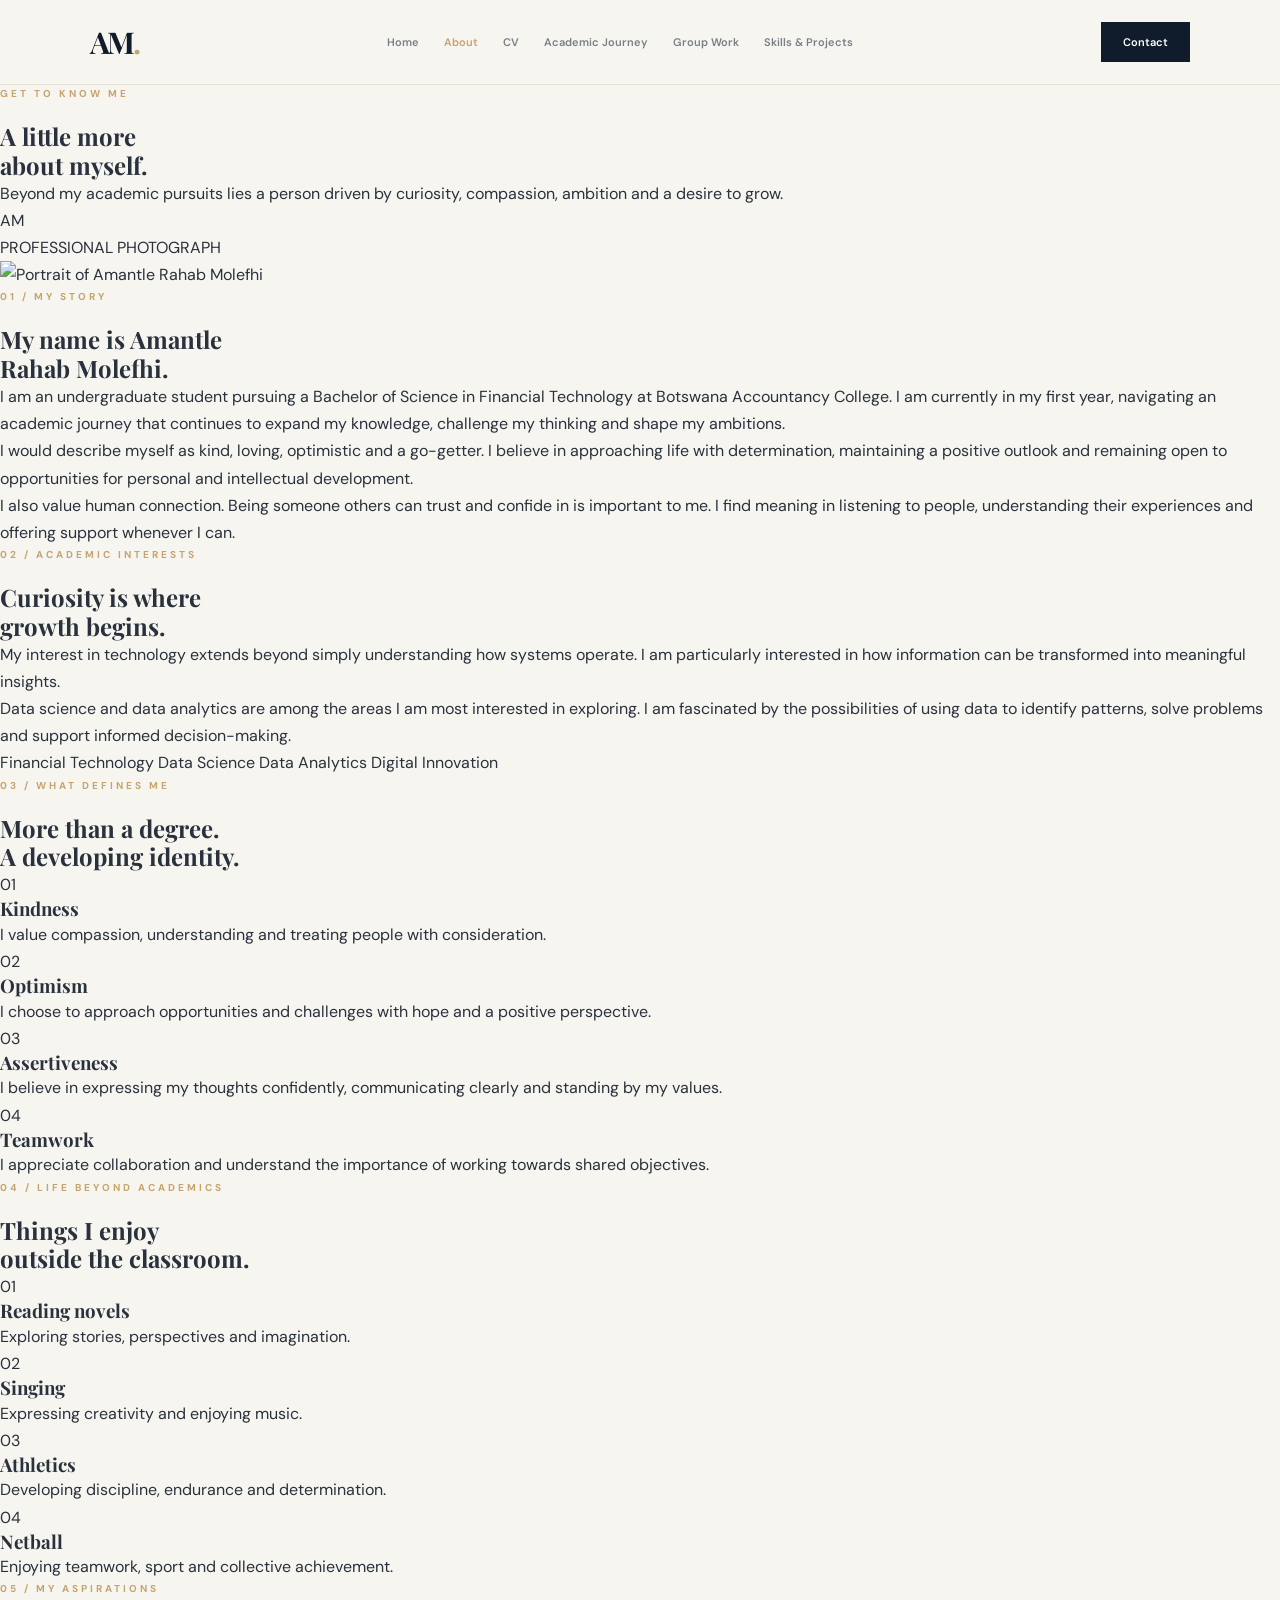
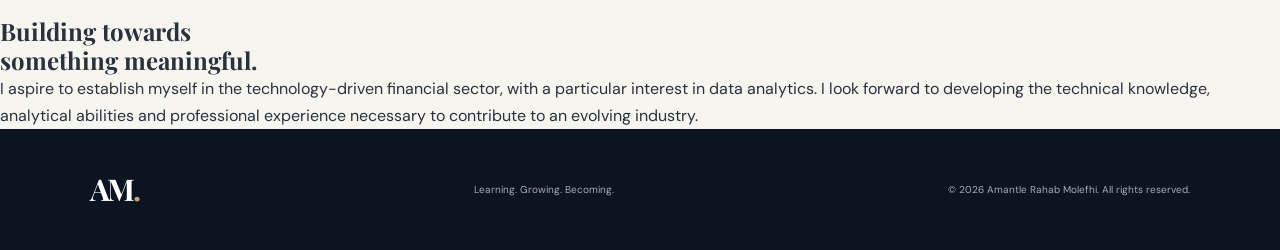
==== about.html @ 18ac7cd7 "Add about.html with personal information This commit adds a new 'about.html' file that provides info" ====
<!DOCTYPE html>
<html lang="en">
<head>
    <meta charset="UTF-8">
    <meta name="viewport" content="width=device-width, initial-scale=1.0">
    <meta name="description" content="Learn more about Amantle Rahab Molefhi, her background, interests and aspirations.">
    <title>About Me | Amantle Molefhi</title>
    <link rel="stylesheet" href="style.css">
</head>

<body>

    <!-- NAVIGATION -->
    <header class="navbar">
        <a href="index.html" class="logo">AM<span>.</span></a>

        <nav>
            <a href="index.html">Home</a>
            <a href="about.html" class="active">About</a>
            <a href="cv.html">CV</a>
            <a href="academic-journey.html">Academic Journey</a>
            <a href="group-work.html">Group Work</a>
            <a href="skills-projects.html">Skills & Projects</a>
        </nav>

        <a href="application-letter.html" class="nav-button">Contact</a>
    </header>

    <main>

        <!-- PAGE INTRODUCTION -->
        <section class="page-hero">
            <p class="eyebrow">GET TO KNOW ME</p>
            <h1>A little more<br><span>about myself.</span></h1>
            <p>
                Beyond my academic pursuits lies a person driven by
                curiosity, compassion, ambition and a desire to grow.
            </p>
        </section>

        <!-- ABOUT CONTENT -->
        <section class="about-main">

            <div class="about-photo">
                <div class="about-photo-placeholder">
                    <span>AM</span>
                    <p>PROFESSIONAL PHOTOGRAPH</p>
                </div>

                <!-- ADD PHOTO LATER -->
                <img
                    src="images/profile.jpg"
                    alt="Portrait of Amantle Rahab Molefhi"
                >
            </div>

            <div class="about-text">

                <p class="eyebrow">01 / MY STORY</p>

                <h2>My name is Amantle<br><span>Rahab Molefhi.</span></h2>

                <p>
                    I am an undergraduate student pursuing a Bachelor
                    of Science in Financial Technology at Botswana
                    Accountancy College. I am currently in my first
                    year, navigating an academic journey that continues
                    to expand my knowledge, challenge my thinking and
                    shape my ambitions.
                </p>

                <p>
                    I would describe myself as kind, loving, optimistic
                    and a go-getter. I believe in approaching life with
                    determination, maintaining a positive outlook and
                    remaining open to opportunities for personal and
                    intellectual development.
                </p>

                <p>
                    I also value human connection. Being someone others
                    can trust and confide in is important to me. I find
                    meaning in listening to people, understanding their
                    experiences and offering support whenever I can.
                </p>

            </div>

        </section>

        <!-- ACADEMIC INTERESTS -->
        <section class="about-academics">

            <div class="about-section-title">
                <p class="eyebrow">02 / ACADEMIC INTERESTS</p>
                <h2>Curiosity is where<br><span>growth begins.</span></h2>
            </div>

            <div class="academic-description">
                <p>
                    My interest in technology extends beyond simply
                    understanding how systems operate. I am particularly
                    interested in how information can be transformed
                    into meaningful insights.
                </p>

                <p>
                    Data science and data analytics are among the areas
                    I am most interested in exploring. I am fascinated
                    by the possibilities of using data to identify
                    patterns, solve problems and support informed
                    decision-making.
                </p>

                <div class="academic-tags">
                    <span>Financial Technology</span>
                    <span>Data Science</span>
                    <span>Data Analytics</span>
                    <span>Digital Innovation</span>
                </div>
            </div>

        </section>

        <!-- PERSONALITY -->
        <section class="personality-section">

            <p class="eyebrow">03 / WHAT DEFINES ME</p>

            <h2>More than a degree.<br><span>A developing identity.</span></h2>

            <div class="personality-grid">

                <div class="personality-card">
                    <span>01</span>
                    <h3>Kindness</h3>
                    <p>
                        I value compassion, understanding and treating
                        people with consideration.
                    </p>
                </div>

                <div class="personality-card">
                    <span>02</span>
                    <h3>Optimism</h3>
                    <p>
                        I choose to approach opportunities and challenges
                        with hope and a positive perspective.
                    </p>
                </div>

                <div class="personality-card">
                    <span>03</span>
                    <h3>Assertiveness</h3>
                    <p>
                        I believe in expressing my thoughts confidently,
                        communicating clearly and standing by my values.
                    </p>
                </div>

                <div class="personality-card">
                    <span>04</span>
                    <h3>Teamwork</h3>
                    <p>
                        I appreciate collaboration and understand the
                        importance of working towards shared objectives.
                    </p>
                </div>

            </div>

        </section>

        <!-- INTERESTS -->
        <section class="about-interests">

            <div>
                <p class="eyebrow">04 / LIFE BEYOND ACADEMICS</p>
                <h2>Things I enjoy<br><span>outside the classroom.</span></h2>
            </div>

            <div class="interests-list">

                <div class="interest-row">
                    <span>01</span>
                    <h3>Reading novels</h3>
                    <p>Exploring stories, perspectives and imagination.</p>
                </div>

                <div class="interest-row">
                    <span>02</span>
                    <h3>Singing</h3>
                    <p>Expressing creativity and enjoying music.</p>
                </div>

                <div class="interest-row">
                    <span>03</span>
                    <h3>Athletics</h3>
                    <p>Developing discipline, endurance and determination.</p>
                </div>

                <div class="interest-row">
                    <span>04</span>
                    <h3>Netball</h3>
                    <p>Enjoying teamwork, sport and collective achievement.</p>
                </div>

            </div>

        </section>

        <!-- CAREER ASPIRATIONS -->
        <section class="about-vision">

            <p class="eyebrow">05 / MY ASPIRATIONS</p>

            <h2>Building towards<br><span>something meaningful.</span></h2>

            <p>
                I aspire to establish myself in the technology-driven
                financial sector, with a particular interest in data
                analytics. I look forward to developing the technical
                knowledge, analytical abilities and professional
                experience necessary to contribute to an evolving
                industry.
            </p>

        </section>

    </main>

    <!-- FOOTER -->
    <footer class="footer">

        <a href="index.html" class="logo">AM<span>.</span></a>

        <p>Learning. Growing. Becoming.</p>

        <span>© 2026 Amantle Rahab Molefhi. All rights reserved.</span>

    </footer>

</body>
</html>
---- style.css ----
/* =========================================
   AMANTLE RAHAB MOLEFHI
   DIGITAL PORTFOLIO - MAIN STYLESHEET
========================================= */

/* GOOGLE FONTS */
@import url('https://fonts.googleapis.com/css2?family=DM+Sans:wght@400;500;600;700&family=Playfair+Display:wght@400;500;600;700&display=swap');

/* GLOBAL VARIABLES */
:root {
    --navy: #101c2c;
    --navy-light: #1c2c40;
    --gold: #c5a46d;
    --cream: #f7f5f0;
    --white: #ffffff;
    --text: #28313c;
    --muted: #777f88;
    --border: #e6e1d8;
}

/* RESET */
* {
    margin: 0;
    padding: 0;
    box-sizing: border-box;
}

html {
    scroll-behavior: smooth;
}

body {
    background: var(--cream);
    color: var(--text);
    font-family: 'DM Sans', sans-serif;
    line-height: 1.7;
}

a {
    text-decoration: none;
    color: inherit;
}

/* NAVIGATION */
.navbar {
    width: 100%;
    min-height: 85px;
    padding: 0 7%;
    display: flex;
    align-items: center;
    justify-content: space-between;
    background: var(--cream);
    border-bottom: 1px solid var(--border);
    position: relative;
    z-index: 10;
}

.logo {
    font-family: 'Playfair Display', serif;
    font-size: 30px;
    font-weight: 700;
    color: var(--navy);
    letter-spacing: -2px;
}

.logo span {
    color: var(--gold);
}

.navbar nav {
    display: flex;
    align-items: center;
    gap: 25px;
}

.navbar nav a {
    font-size: 11px;
    font-weight: 600;
    color: var(--muted);
    transition: 0.3s ease;
}

.navbar nav a:hover,
.navbar nav a.active {
    color: var(--gold);
}

.nav-button {
    padding: 11px 22px;
    background: var(--navy);
    color: var(--white);
    font-size: 11px;
    font-weight: 600;
    transition: 0.3s ease;
}

.nav-button:hover {
    background: var(--gold);
}

/* GENERAL TYPOGRAPHY */
h1, h2, h3 {
    font-family: 'Playfair Display', serif;
    line-height: 1.2;
}

.eyebrow {
    color: var(--gold);
    font-size: 10px;
    font-weight: 700;
    letter-spacing: 3px;
    margin-bottom: 20px;
}

/* HERO SECTION */
.hero {
    min-height: 690px;
    padding: 85px 10%;
    display: grid;
    grid-template-columns: 1.2fr 0.8fr;
    align-items: center;
    gap: 65px;
    background: var(--cream);
}

.hero h1 {
    font-size: clamp(48px, 6vw, 82px);
    color: var(--navy);
    letter-spacing: -3px;
    margin-bottom: 25px;
}

.hero h1 span {
    color: var(--gold);
}

.hero-description {
    max-width: 510px;
    color: var(--muted);
    font-size: 14px;
    line-height: 1.9;
}

.hero-buttons {
    display: flex;
    flex-wrap: wrap;
    gap: 15px;
    margin-top: 35px;
}

.primary-button,
.secondary-button {
    padding: 14px 23px;
    font-size: 11px;
    font-weight: 700;
    transition: 0.3s ease;
}

.primary-button {
    background: var(--navy);
    color: var(--white);
}

.primary-button:hover {
    background: var(--gold);
}

.secondary-button {
    border: 1px solid var(--border);
    color: var(--navy);
}

.secondary-button:hover {
    border-color: var(--gold);
    color: var(--gold);
}

/* HERO DETAILS */
.hero-details {
    display: flex;
    flex-wrap: wrap;
    gap: 30px;
    margin-top: 65px;
    padding-top: 25px;
    border-top: 1px solid var(--border);
}

.hero-details > div {
    flex: 1 1 120px;
}

.detail-label {
    font-size: 9px;
    letter-spacing: 1.5px;
    color: var(--gold);
    font-weight: 700;
}

.hero-details p {
    font-size: 11px;
    color: var(--navy);
    font-weight: 600;
    margin-top: 5px;
}

/* PROFILE IMAGE */
.hero-image-container {
    width: 100%;
}

.image-frame {
    position: relative;
    width: 100%;
    height: 470px;
    background: var(--navy-light);
    overflow: hidden;
}

.image-frame img {
    width: 100%;
    height: 100%;
    object-fit: cover;
    display: block;
    position: relative;
    z-index: 2;
}

.image-placeholder {
    position: absolute;
    inset: 0;
    display: flex;
    flex-direction: column;
    align-items: center;
    justify-content: center;
    color: var(--white);
}

.image-placeholder span {
    font-family: 'Playfair Display', serif;
    font-size: 100px;
    color: var(--gold);
}

.image-placeholder p {
    font-size: 9px;
    letter-spacing: 3px;
}

.image-caption {
    display: flex;
    justify-content: space-between;
    padding-top: 15px;
    font-size: 9px;
    letter-spacing: 1px;
    color: var(--muted);
}

/* INTRODUCTION */
.intro-section {
    background: var(--white);
    padding: 110px 10%;
    display: grid;
    grid-template-columns: 1fr 1fr;
    gap: 90px;
}

.section-heading h2 {
    color: var(--navy);
    font-size: clamp(35px, 4vw, 52px);
}

.section-heading h2 span {
    color: var(--gold);
}

.intro-content p {
    color: var(--muted);
    font-size: 13px;
    margin-bottom: 20px;
    line-height: 2;
}

.text-link {
    display: inline-block;
    margin-top: 15px;
    font-size: 10px;
    font-weight: 700;
    letter-spacing: 1.5px;
    color: var(--navy);
    border-bottom: 1px solid var(--gold);
    padding-bottom: 6px;
}

.text-link span {
    color: var(--gold);
}

/* INTERESTS */
.interests-section {
    padding: 100px 10%;
    background: var(--cream);
}

.interests-header {
    margin-bottom: 50px;
}

.interests-header h2 {
    font-size: 45px;
    color: var(--navy);
}

.interests-header h2 span {
    color: var(--gold);
}

.interest-grid {
    display: grid;
    grid-template-columns: repeat(4, 1fr);
    gap: 18px;
}

.interest-card {
    padding: 35px 25px;
    min-height: 230px;
    background: var(--white);
    border: 1px solid var(--border);
    transition: 0.3s ease;
}

.interest-card:hover {
    transform: translateY(-7px);
    border-color: var(--gold);
}

.interest-number {
    font-size: 10px;
    color: var(--gold);
    font-weight: 700;
}

.interest-card h3 {
    margin: 25px 0 12px;
    color: var(--navy);
    font-size: 23px;
}

.interest-card p {
    color: var(--muted);
    font-size: 11px;
    line-height: 1.9;
}

/* CAREER VISION */
.vision-section {
    background: var(--navy);
    color: var(--white);
    padding: 110px 15%;
    text-align: center;
}

.vision-section h2 {
    font-size: clamp(35px, 5vw, 55px);
    margin-bottom: 25px;
}

.vision-section h2 span {
    color: var(--gold);
}

.vision-section > p:last-child {
    max-width: 650px;
    margin: auto;
    color: #c0c6ce;
    font-size: 13px;
    line-height: 2;
}

/* FOOTER */
.footer {
    padding: 35px 7%;
    background: #0b1420;
    color: var(--white);
    display: flex;
    align-items: center;
    justify-content: space-between;
    flex-wrap: wrap;
    gap: 20px;
}

.footer .logo {
    color: var(--white);
}

.footer p,
.footer > span {
    font-size: 10px;
    color: #a5adb7;
}

/* RESPONSIVE DESIGN */
@media (max-width: 1050px) {

    .navbar {
        flex-wrap: wrap;
        gap: 15px;
        padding: 20px 5%;
    }

    .navbar nav {
        order: 3;
        width: 100%;
        overflow-x: auto;
        padding: 10px 0;
    }

    .hero {
        padding: 70px 6%;
        gap: 35px;
    }

    .interest-grid {
        grid-template-columns: repeat(2, 1fr);
    }
}

@media (max-width: 700px) {

    .navbar {
        padding: 18px 6%;
    }

    .navbar nav {
        gap: 20px;
    }

    .navbar nav a {
        white-space: nowrap;
        font-size: 10px;
    }

    .nav-button {
        padding: 9px 15px;
    }

    .hero {
        grid-template-columns: 1fr;
        padding: 65px 7%;
        gap: 45px;
    }

    .hero h1 {
        font-size: 54px;
    }

    .hero-details {
        margin-top: 40px;
        gap: 20px;
    }

    .image-frame {
        height: 420px;
    }

    .intro-section {
        grid-template-columns: 1fr;
        padding: 75px 7%;
        gap: 35px;
    }

    .interests-section {
        padding: 75px 7%;
    }

    .interests-header h2 {
        font-size: 36px;
    }

    .interest-grid {
        grid-template-columns: 1fr 1fr;
    }

    .interest-card {
        padding: 25px 18px;
        min-height: 220px;
    }

    .vision-section {
        padding: 80px 8%;
    }

    .footer {
        flex-direction: column;
        text-align: center;
        padding: 35px 7%;
    }
}

@media (max-width: 380px) {

    .hero h1 {
        font-size: 44px;
    }

    .interest-grid {
        grid-template-columns: 1fr;
    }

}
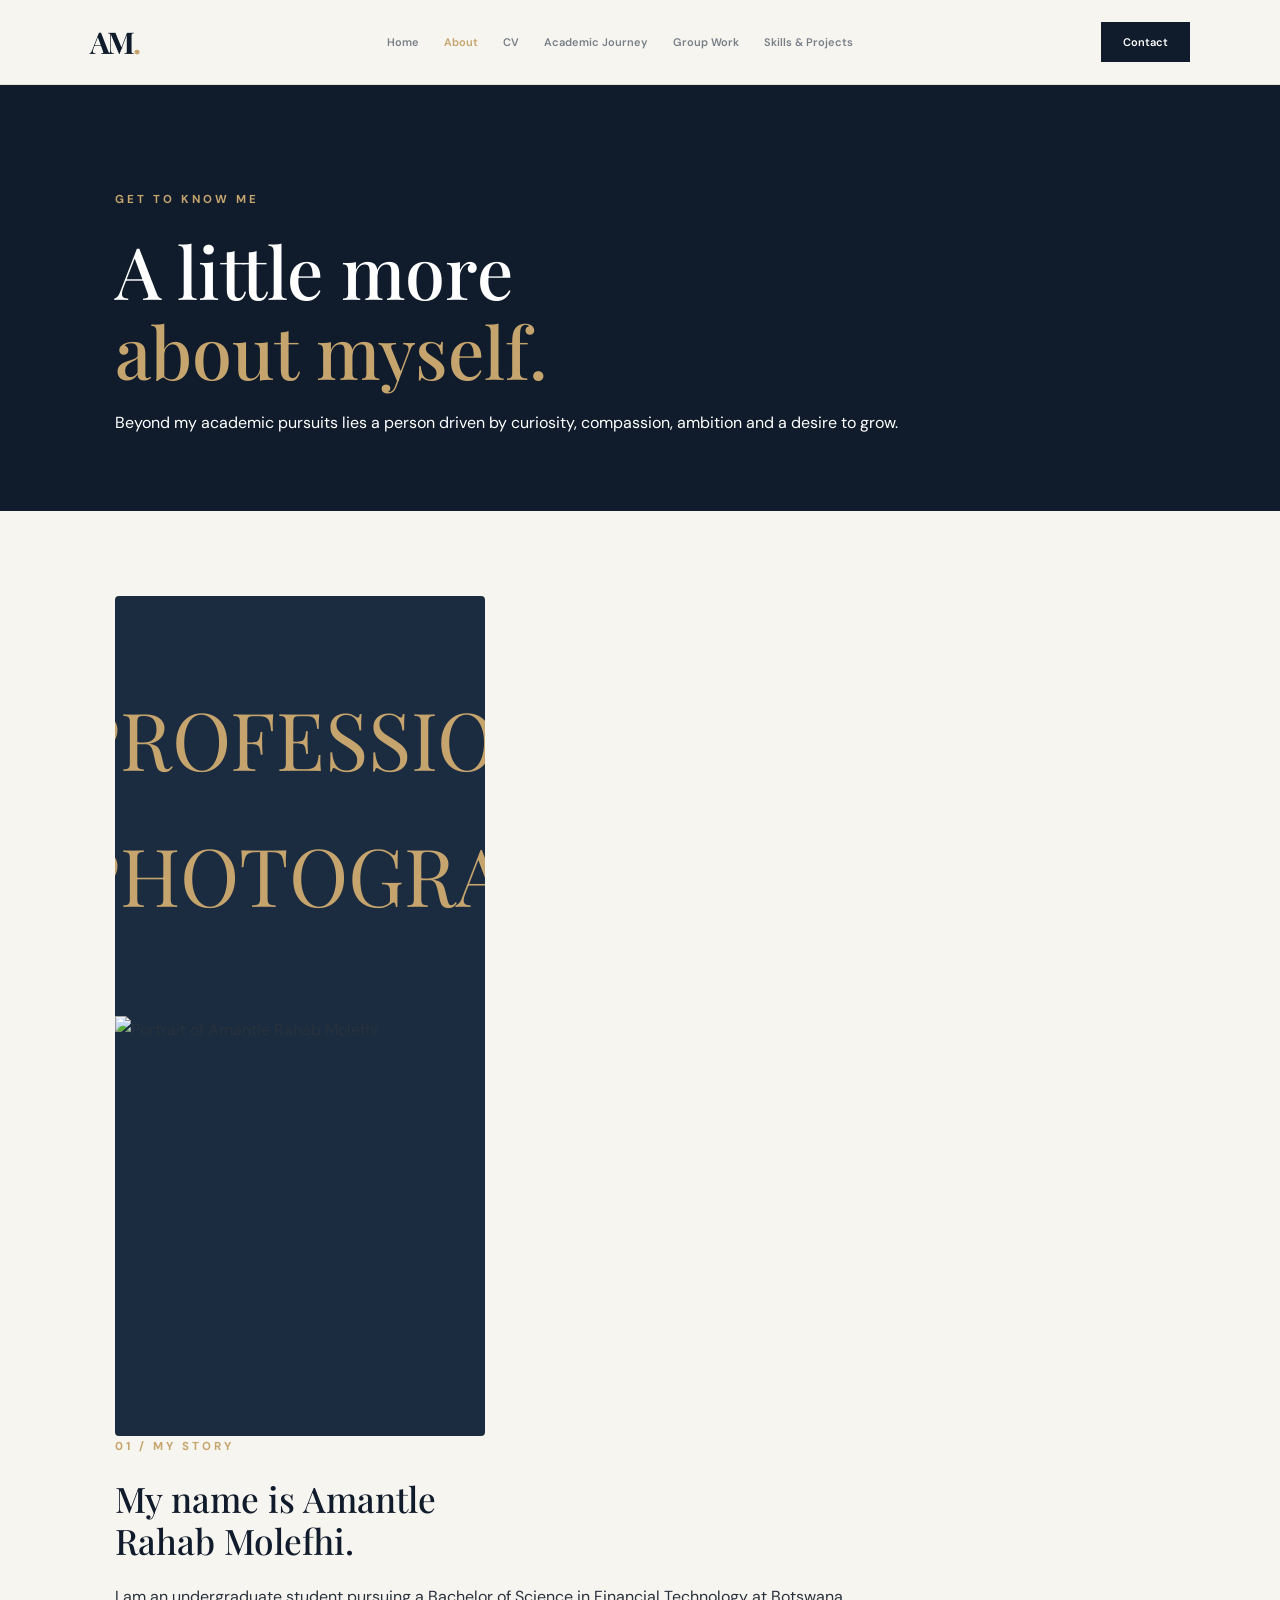
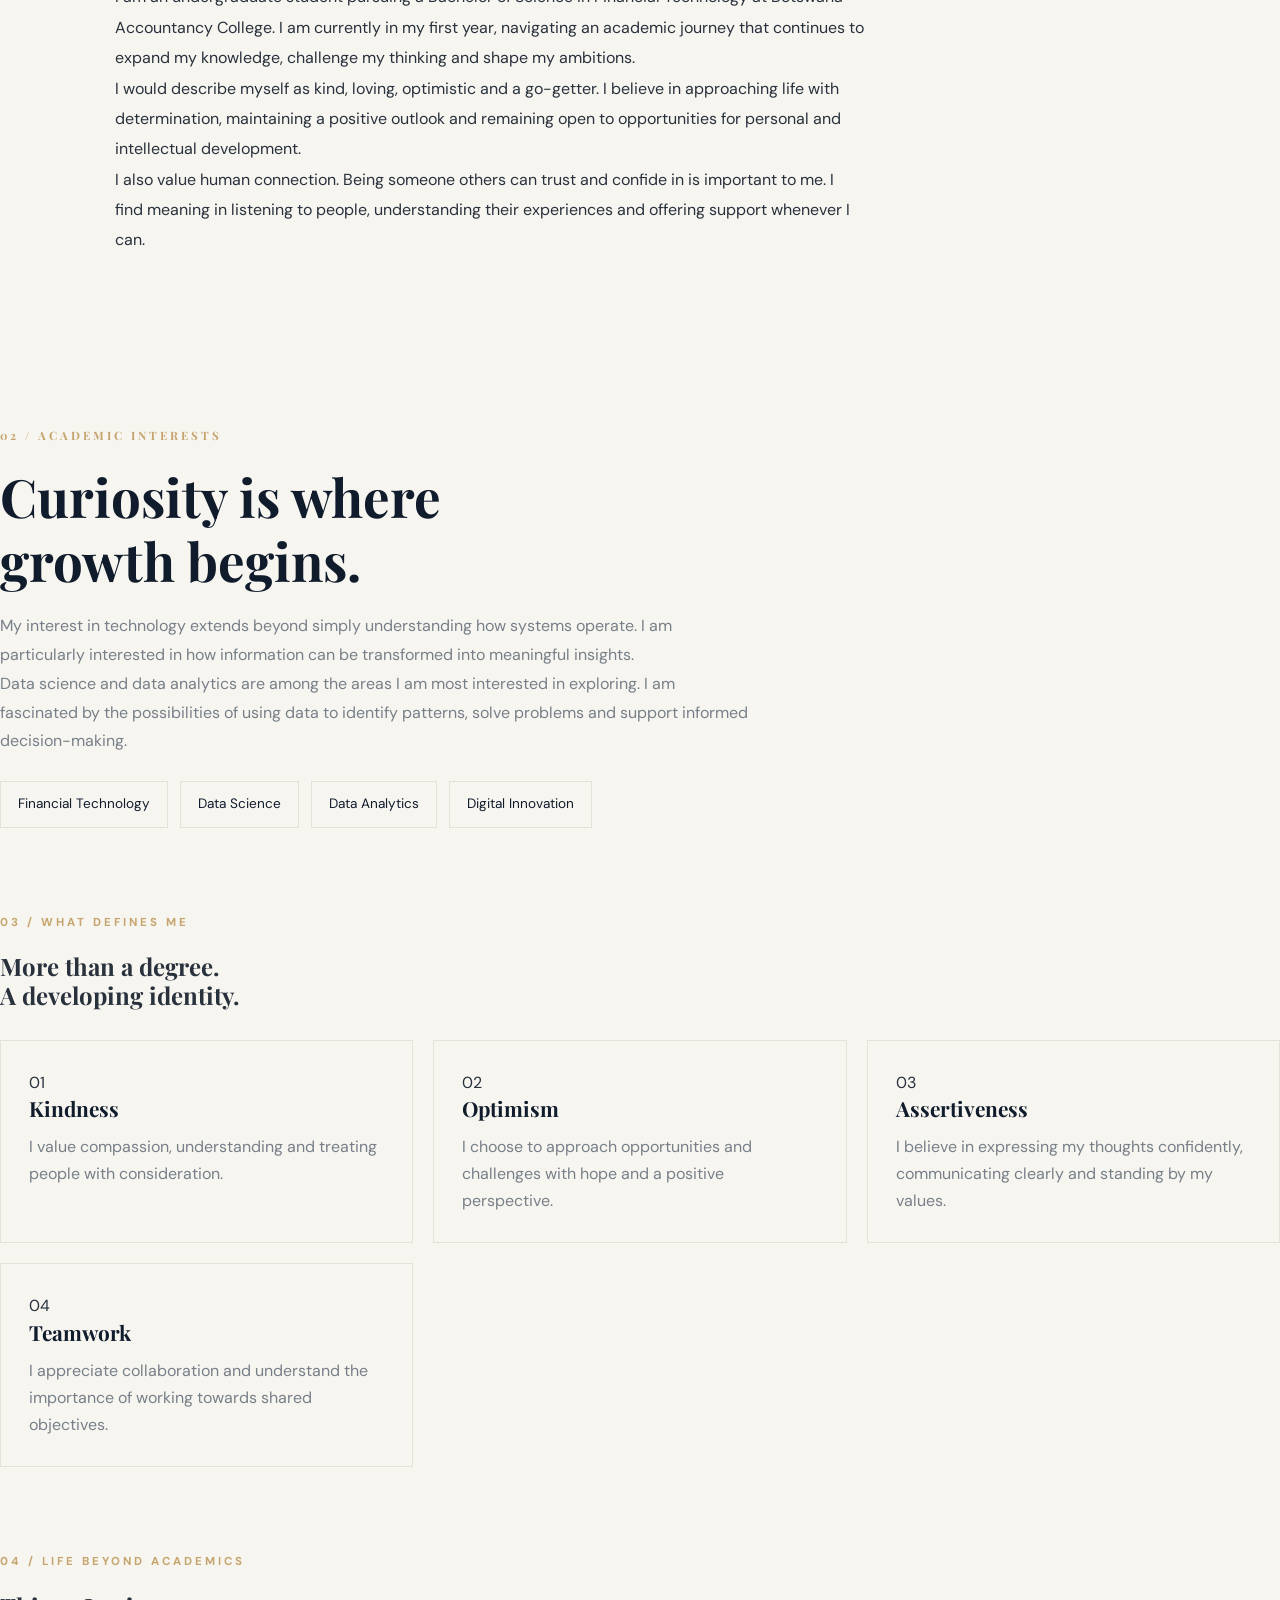
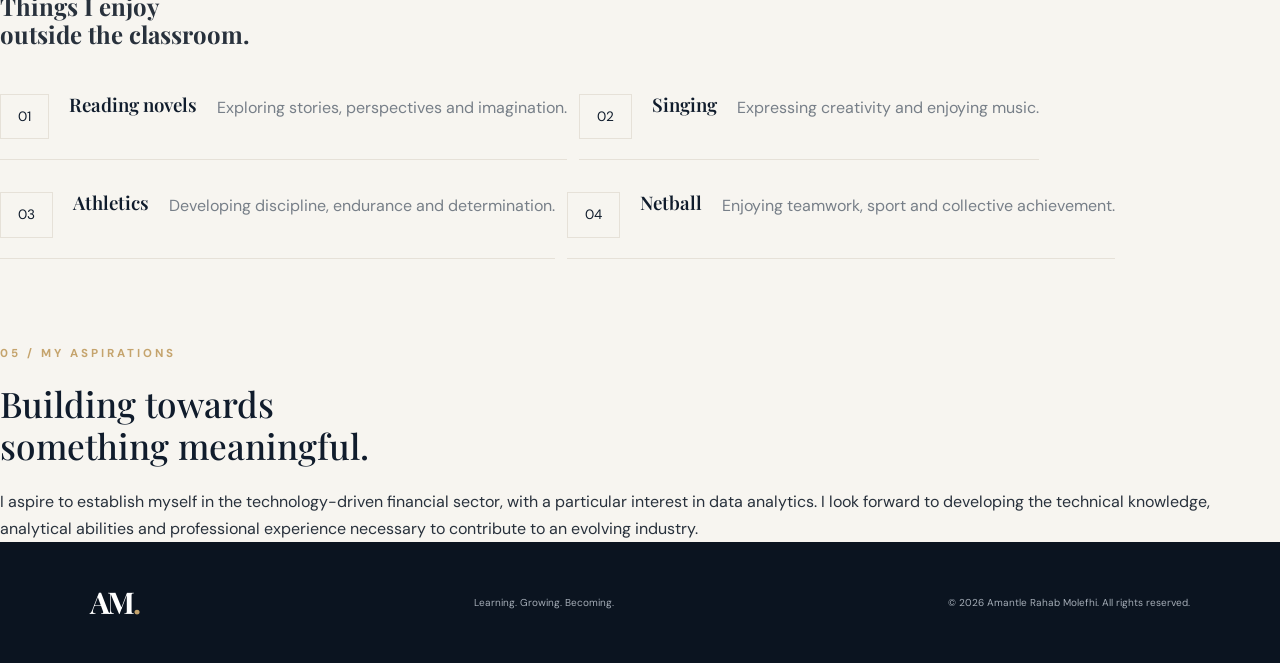
==== commit ca9bba71: "Update about.html" ====
--- a/about.html
+++ b/about.html
@@ -50,7 +50,7 @@
 
                 <!-- ADD PHOTO LATER -->
                 <img
-                    src="images/profile.jpg"
+                    src="images/Amantle.JPG"
                     alt="Portrait of Amantle Rahab Molefhi"
                 >
             </div>
--- a/style.css
+++ b/style.css
@@ -508,3 +508,922 @@
     }
 
 }
+
+
+/* =========================================
+   ADDITIONAL PORTFOLIO PAGE STYLES
+========================================= */
+
+/* GENERAL PAGE HEADERS */
+
+.page-hero,
+.blog-hero {
+    padding: 105px 9% 75px;
+    background: var(--navy);
+    color: var(--white);
+}
+
+.page-hero h1,
+.blog-hero h1 {
+    font-family: 'Playfair Display', serif;
+    font-size: clamp(2.5rem, 6vw, 4.5rem);
+    font-weight: 500;
+    line-height: 1.12;
+    max-width: 850px;
+    margin: 18px 0;
+}
+
+.page-hero h1 span,
+.blog-hero h1 span {
+    color: var(--gold);
+}
+
+.eyebrow {
+    color: var(--gold);
+    font-size: 0.72rem;
+    font-weight: 700;
+    letter-spacing: 3px;
+    text-transform: uppercase;
+}
+
+.blog-intro {
+    max-width: 680px;
+    color: #d4d9df;
+    line-height: 1.9;
+    font-size: 1rem;
+}
+
+.blog-meta {
+    display: flex;
+    flex-wrap: wrap;
+    gap: 12px;
+    color: var(--muted);
+    font-size: 0.72rem;
+    letter-spacing: 1.5px;
+    margin-bottom: 65px;
+}
+
+/* ABOUT PAGE */
+
+.about-main {
+    padding: 85px 9%;
+}
+
+.about-photo {
+    width: 100%;
+    max-width: 370px;
+    min-height: 420px;
+    overflow: hidden;
+    background: var(--navy-light);
+    border-radius: 4px;
+}
+
+.about-photo img {
+    width: 100%;
+    height: 420px;
+    object-fit: cover;
+    display: block;
+}
+
+.about-photo-placeholder {
+    min-height: 420px;
+    display: flex;
+    justify-content: center;
+    align-items: center;
+    color: var(--gold);
+    font-family: 'Playfair Display', serif;
+    font-size: 5rem;
+}
+
+.about-text {
+    max-width: 750px;
+    line-height: 1.9;
+    color: var(--text);
+}
+
+.about-text h2,
+.about-section-title,
+.about-vision h2 {
+    font-family: 'Playfair Display', serif;
+    font-size: 2.2rem;
+    font-weight: 500;
+    margin-bottom: 20px;
+    color: var(--navy);
+}
+
+.about-academics,
+.personality-section,
+.about-interests,
+.about-vision {
+    margin-top: 85px;
+}
+
+.academic-description {
+    line-height: 1.8;
+    color: var(--muted);
+    max-width: 750px;
+}
+
+.academic-tags,
+.interests-list {
+    display: flex;
+    flex-wrap: wrap;
+    gap: 12px;
+    margin-top: 25px;
+}
+
+.academic-tags span,
+.interests-list span {
+    padding: 10px 17px;
+    border: 1px solid var(--border);
+    color: var(--navy);
+    font-size: 0.85rem;
+}
+
+.personality-grid {
+    display: grid;
+    grid-template-columns: repeat(3, 1fr);
+    gap: 20px;
+    margin-top: 30px;
+}
+
+.personality-card {
+    padding: 28px;
+    background: var(--cream);
+    border: 1px solid var(--border);
+}
+
+.personality-card h3 {
+    font-family: 'Playfair Display', serif;
+    font-size: 1.3rem;
+    color: var(--navy);
+    margin-bottom: 12px;
+}
+
+.personality-card p {
+    color: var(--muted);
+    line-height: 1.7;
+}
+
+.interest-row {
+    padding: 20px 0;
+    border-bottom: 1px solid var(--border);
+    display: flex;
+    justify-content: space-between;
+    gap: 20px;
+}
+
+.interest-row h3 {
+    color: var(--navy);
+    font-weight: 600;
+}
+
+.interest-row p {
+    color: var(--muted);
+    text-align: right;
+}
+
+/* CV PAGE */
+
+.cv-header {
+    background: var(--navy);
+    color: var(--white);
+    padding: 75px 9%;
+}
+
+.cv-header h1 {
+    font-family: 'Playfair Display', serif;
+    font-size: clamp(2.5rem, 5vw, 4rem);
+    margin-bottom: 15px;
+}
+
+.cv-header p {
+    color: #d4d9df;
+    line-height: 1.8;
+}
+
+.cv-section {
+    display: grid;
+    grid-template-columns: 220px 1fr;
+    gap: 35px;
+    padding: 35px 0;
+    border-bottom: 1px solid var(--border);
+}
+
+.cv-label {
+    color: var(--gold);
+    font-size: 0.75rem;
+    font-weight: 700;
+    letter-spacing: 2px;
+    text-transform: uppercase;
+}
+
+.cv-content {
+    line-height: 1.8;
+}
+
+.cv-entry {
+    margin-bottom: 25px;
+}
+
+.cv-year {
+    color: var(--gold);
+    font-size: 0.8rem;
+    font-weight: 700;
+    margin-bottom: 5px;
+}
+
+.cv-institution {
+    color: var(--muted);
+    font-size: 0.9rem;
+}
+
+.cv-skills {
+    display: flex;
+    flex-wrap: wrap;
+    gap: 12px;
+}
+
+.cv-skill,
+.cv-interest-tags span {
+    padding: 10px 15px;
+    background: var(--cream);
+    border: 1px solid var(--border);
+    font-size: 0.85rem;
+}
+
+.cv-interest-tags {
+    display: flex;
+    flex-wrap: wrap;
+    gap: 10px;
+}
+
+.print-button {
+    background: var(--gold);
+    color: var(--navy);
+    border: none;
+    padding: 13px 22px;
+    font-size: 0.75rem;
+    font-weight: 700;
+    letter-spacing: 1px;
+    cursor: pointer;
+    transition: 0.3s ease;
+}
+
+.print-button:hover {
+    background: var(--white);
+}
+
+/* BLOG ARTICLES */
+
+.blog-article {
+    max-width: 1000px;
+    margin: auto;
+    padding: 80px 7%;
+}
+
+.article-opening {
+    margin-bottom: 70px;
+    max-width: 780px;
+}
+
+.article-number {
+    color: var(--gold);
+    font-size: 0.85rem;
+    font-weight: 700;
+    letter-spacing: 2px;
+}
+
+.article-opening h2,
+.article-conclusion h2 {
+    font-family: 'Playfair Display', serif;
+    color: var(--navy);
+    font-size: clamp(1.8rem, 4vw, 2.8rem);
+    font-weight: 500;
+    margin: 15px 0 20px;
+}
+
+.article-opening p,
+.article-conclusion p {
+    color: var(--muted);
+    line-height: 1.9;
+}
+
+.article-body {
+    line-height: 1.9;
+    color: var(--text);
+}
+
+.article-body p {
+    margin-bottom: 22px;
+}
+
+.reflection-placeholder {
+    background: var(--cream);
+    border-left: 3px solid var(--gold);
+    padding: 22px;
+    margin-top: 22px;
+}
+
+.reflection-placeholder strong {
+    display: block;
+    color: var(--navy);
+    margin-bottom: 8px;
+}
+
+.reflection-placeholder p {
+    color: var(--muted);
+    font-size: 0.9rem;
+    line-height: 1.8;
+}
+
+.article-conclusion {
+    background: var(--navy);
+    padding: 45px;
+    margin-top: 85px;
+}
+
+.article-conclusion h2 {
+    color: var(--white);
+}
+
+.article-conclusion p {
+    color: #d4d9df;
+}
+
+/* TUCKMAN'S GROUP WORK STAGES */
+
+.tuckman-stages {
+    display: flex;
+    flex-direction: column;
+    gap: 0;
+}
+
+.tuckman-stage {
+    display: grid;
+    grid-template-columns: 75px 1fr;
+    gap: 25px;
+    padding: 40px 0;
+    border-top: 1px solid var(--border);
+}
+
+.stage-number {
+    font-family: 'Playfair Display', serif;
+    color: var(--gold);
+    font-size: 2.5rem;
+}
+
+.stage-label {
+    color: var(--gold);
+    font-size: 0.7rem;
+    font-weight: 700;
+    letter-spacing: 2px;
+    margin-bottom: 10px;
+}
+
+.tuckman-stage h2 {
+    font-family: 'Playfair Display', serif;
+    color: var(--navy);
+    font-size: 1.8rem;
+    font-weight: 500;
+    margin-bottom: 12px;
+}
+
+.stage-description {
+    color: var(--muted);
+    line-height: 1.8;
+    max-width: 700px;
+}
+
+/* SKILLS AND EXPERIENCES */
+
+.skills-grid {
+    display: grid;
+    grid-template-columns: repeat(2, 1fr);
+    gap: 20px;
+    margin: 35px 0 90px;
+}
+
+.skill-card {
+    background: var(--cream);
+    padding: 32px;
+    border: 1px solid var(--border);
+    transition: 0.3s ease;
+}
+
+.skill-card:hover {
+    transform: translateY(-5px);
+    border-color: var(--gold);
+}
+
+.skill-index {
+    color: var(--gold);
+    font-size: 0.8rem;
+    font-weight: 700;
+    letter-spacing: 2px;
+}
+
+.skill-card h3,
+.experience-card h3 {
+    font-family: 'Playfair Display', serif;
+    font-size: 1.5rem;
+    font-weight: 500;
+    color: var(--navy);
+    margin: 18px 0 12px;
+}
+
+.skill-card p,
+.experience-card p {
+    color: var(--muted);
+    line-height: 1.8;
+    font-size: 0.92rem;
+}
+
+.experience-list {
+    margin-top: 35px;
+}
+
+.experience-card {
+    display: grid;
+    grid-template-columns: 75px 1fr;
+    gap: 25px;
+    padding: 35px 0;
+    border-top: 1px solid var(--border);
+}
+
+.experience-number {
+    font-family: 'Playfair Display', serif;
+    color: var(--gold);
+    font-size: 2.5rem;
+}
+
+.career-development {
+    background: var(--navy);
+    color: var(--white);
+    padding: 50px;
+    margin-top: 85px;
+}
+
+.career-development h2 {
+    font-family: 'Playfair Display', serif;
+    font-size: clamp(1.8rem, 4vw, 2.7rem);
+    font-weight: 500;
+    margin: 18px 0;
+}
+
+.career-development p:last-child {
+    color: #d4d9df;
+    line-height: 1.9;
+    max-width: 750px;
+}
+
+/* APPLICATION LETTER */
+
+.application-section,
+.email-section {
+    max-width: 1000px;
+    margin: auto;
+    padding: 70px 7%;
+}
+
+.application-toolbar {
+    display: flex;
+    justify-content: space-between;
+    align-items: center;
+    gap: 20px;
+    margin-bottom: 30px;
+}
+
+.application-toolbar p:last-child {
+    color: var(--muted);
+    margin-top: 8px;
+}
+
+.application-document {
+    background: var(--white);
+    border: 1px solid var(--border);
+    padding: 65px;
+    box-shadow: 0 10px 35px rgba(16, 28, 44, 0.06);
+    color: var(--text);
+    line-height: 1.9;
+}
+
+.letter-heading {
+    margin-bottom: 35px;
+}
+
+.letter-heading h2 {
+    font-family: 'Playfair Display', serif;
+    color: var(--navy);
+    font-size: 1.8rem;
+    margin-bottom: 12px;
+}
+
+.letter-heading p,
+.letter-recipient p {
+    color: var(--muted);
+    font-size: 0.9rem;
+}
+
+.letter-date {
+    margin-bottom: 30px;
+}
+
+.letter-recipient {
+    margin-bottom: 30px;
+}
+
+.letter-subject {
+    margin-bottom: 25px;
+    color: var(--navy);
+}
+
+.application-document > p {
+    margin-bottom: 20px;
+}
+
+.letter-signature {
+    margin-top: 35px;
+}
+
+.letter-signature h3 {
+    font-family: 'Playfair Display', serif;
+    color: var(--navy);
+    font-size: 1.3rem;
+}
+
+.letter-signature p {
+    color: var(--muted);
+    font-size: 0.85rem;
+}
+
+.application-note {
+    background: var(--cream);
+    border-left: 3px solid var(--gold);
+    padding: 22px;
+    margin-top: 25px;
+}
+
+.application-note strong {
+    color: var(--navy);
+}
+
+.application-note p {
+    color: var(--muted);
+    line-height: 1.7;
+    margin-top: 8px;
+    font-size: 0.9rem;
+}
+
+/* EMAIL TEMPLATE */
+
+.email-heading {
+    margin-bottom: 35px;
+}
+
+.email-heading h2,
+.email-guidelines h2 {
+    font-family: 'Playfair Display', serif;
+    color: var(--navy);
+    font-size: 2rem;
+    font-weight: 500;
+    margin: 15px 0;
+}
+
+.email-heading p:last-child {
+    color: var(--muted);
+    line-height: 1.8;
+}
+
+.email-window {
+    background: var(--white);
+    border: 1px solid var(--border);
+    box-shadow: 0 10px 35px rgba(16, 28, 44, 0.06);
+}
+
+.email-window-top {
+    background: var(--navy);
+    padding: 18px 25px;
+    display: flex;
+    align-items: center;
+    gap: 8px;
+    color: var(--white);
+}
+
+.email-window-top > span {
+    width: 9px;
+    height: 9px;
+    border-radius: 50%;
+    background: var(--gold);
+}
+
+.email-window-top p {
+    margin-left: 12px;
+    font-size: 0.85rem;
+}
+
+.email-fields {
+    padding: 20px 30px;
+    border-bottom: 1px solid var(--border);
+}
+
+.email-field {
+    display: grid;
+    grid-template-columns: 75px 1fr;
+    gap: 15px;
+    padding: 12px 0;
+    border-bottom: 1px solid var(--border);
+}
+
+.email-field:last-child {
+    border-bottom: none;
+}
+
+.email-field span {
+    color: var(--muted);
+    font-size: 0.85rem;
+}
+
+.email-field p {
+    color: var(--navy);
+    font-size: 0.9rem;
+    overflow-wrap: anywhere;
+}
+
+.email-body {
+    padding: 35px 30px;
+    line-height: 1.9;
+}
+
+.email-body > p {
+    margin-bottom: 20px;
+}
+
+.email-signature {
+    color: var(--muted);
+}
+
+.email-signature strong {
+    color: var(--navy);
+}
+
+.email-attachments {
+    padding: 25px 30px;
+    background: var(--cream);
+}
+
+.attachment-item {
+    display: flex;
+    align-items: center;
+    gap: 15px;
+    margin-top: 18px;
+    padding: 15px;
+    background: var(--white);
+    border: 1px solid var(--border);
+}
+
+.attachment-icon {
+    background: var(--navy);
+    color: var(--white);
+    padding: 12px;
+    font-size: 0.7rem;
+    font-weight: 700;
+}
+
+.attachment-item strong {
+    color: var(--navy);
+    font-size: 0.85rem;
+    overflow-wrap: anywhere;
+}
+
+.attachment-item p {
+    color: var(--muted);
+    font-size: 0.8rem;
+    margin-top: 5px;
+}
+
+.email-guidelines {
+    margin-top: 75px;
+}
+
+.email-guidelines ul {
+    padding-left: 20px;
+    margin-top: 25px;
+}
+
+.email-guidelines li {
+    color: var(--muted);
+    padding: 10px 0;
+    line-height: 1.7;
+}
+
+/* NAVIGATION AND PAGE LINKS */
+
+.nav-links a.active {
+    color: var(--gold);
+}
+
+.next-article {
+    display: flex;
+    justify-content: space-between;
+    align-items: center;
+    gap: 20px;
+    border-top: 1px solid var(--border);
+    padding-top: 35px;
+    margin-top: 75px;
+}
+
+.next-article span {
+    color: var(--gold);
+    font-size: 0.7rem;
+    font-weight: 700;
+    letter-spacing: 2px;
+}
+
+.next-article h3 {
+    font-family: 'Playfair Display', serif;
+    color: var(--navy);
+    font-size: 1.35rem;
+    font-weight: 500;
+    margin-top: 8px;
+}
+
+.next-article a {
+    color: var(--navy);
+    text-decoration: none;
+    font-weight: 700;
+    font-size: 0.85rem;
+    white-space: nowrap;
+}
+
+.next-article a:hover {
+    color: var(--gold);
+}
+
+/* RESPONSIVE DESIGN */
+
+@media (max-width: 900px) {
+
+    .page-hero,
+    .blog-hero,
+    .cv-header {
+        padding: 75px 7%;
+    }
+
+    .about-main {
+        padding: 65px 7%;
+    }
+
+    .personality-grid {
+        grid-template-columns: repeat(2, 1fr);
+    }
+
+    .cv-section {
+        grid-template-columns: 1fr;
+        gap: 15px;
+    }
+
+    .application-document {
+        padding: 40px;
+    }
+}
+
+@media (max-width: 700px) {
+
+    .page-hero,
+    .blog-hero {
+        padding: 65px 6%;
+    }
+
+    .blog-article,
+    .application-section,
+    .email-section {
+        padding: 55px 6%;
+    }
+
+    .personality-grid,
+    .skills-grid {
+        grid-template-columns: 1fr;
+    }
+
+    .tuckman-stage,
+    .experience-card {
+        grid-template-columns: 45px 1fr;
+        gap: 15px;
+    }
+
+    .stage-number,
+    .experience-number {
+        font-size: 1.8rem;
+    }
+
+    .article-conclusion,
+    .career-development {
+        padding: 30px 25px;
+    }
+
+    .application-toolbar {
+        align-items: flex-start;
+        flex-direction: column;
+    }
+
+    .application-document {
+        padding: 28px 22px;
+    }
+
+    .email-fields,
+    .email-body,
+    .email-attachments {
+        padding: 22px;
+    }
+
+    .next-article {
+        align-items: flex-start;
+        flex-direction: column;
+    }
+
+    .interest-row {
+        flex-direction: column;
+        gap: 8px;
+    }
+
+    .interest-row p {
+        text-align: left;
+    }
+}
+
+@media (max-width: 420px) {
+
+    .page-hero h1,
+    .blog-hero h1 {
+        font-size: 2.4rem;
+    }
+
+    .application-document {
+        padding: 22px 16px;
+    }
+
+    .email-field {
+        grid-template-columns: 55px 1fr;
+        gap: 8px;
+    }
+
+    .tuckman-stage,
+    .experience-card {
+        grid-template-columns: 35px 1fr;
+        gap: 12px;
+    }
+
+    .article-conclusion,
+    .career-development {
+        padding: 25px 20px;
+    }
+}
+
+/* PRINTING THE CV AND APPLICATION LETTER */
+
+@media print {
+
+    .navbar,
+    .footer,
+    .print-button,
+    .application-toolbar,
+    .application-note,
+    .next-article {
+        display: none !important;
+    }
+
+    body {
+        background: white;
+    }
+
+    .cv-header,
+    .application-document {
+        box-shadow: none;
+        border: none;
+    }
+
+    .cv-header {
+        padding: 20px 0;
+        background: white;
+        color: black;
+    }
+
+    .cv-header p {
+        color: black;
+    }
+
+    .application-section {
+        max-width: 100%;
+        padding: 0;
+    }
+
+    .application-document {
+        padding: 0;
+    }
+
+    .application-document p {
+        color: black;
+    }
+}
+
